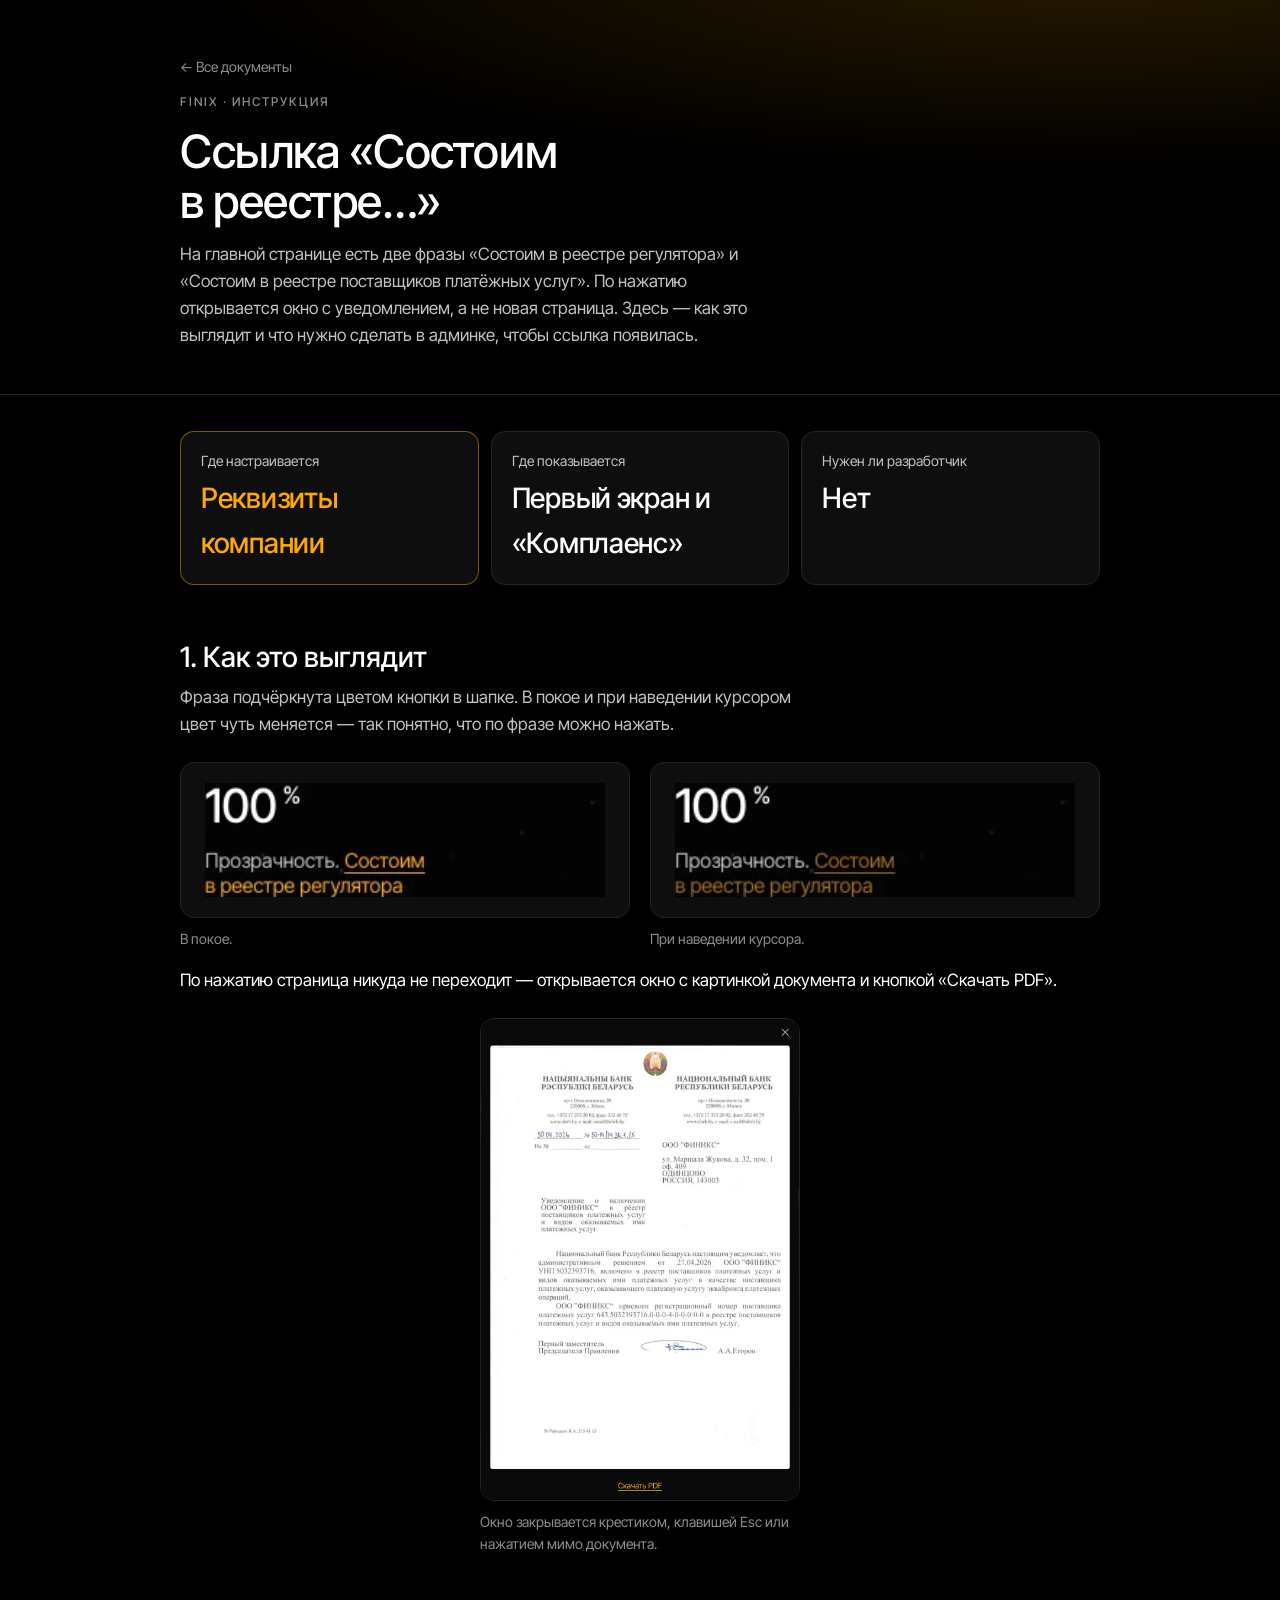
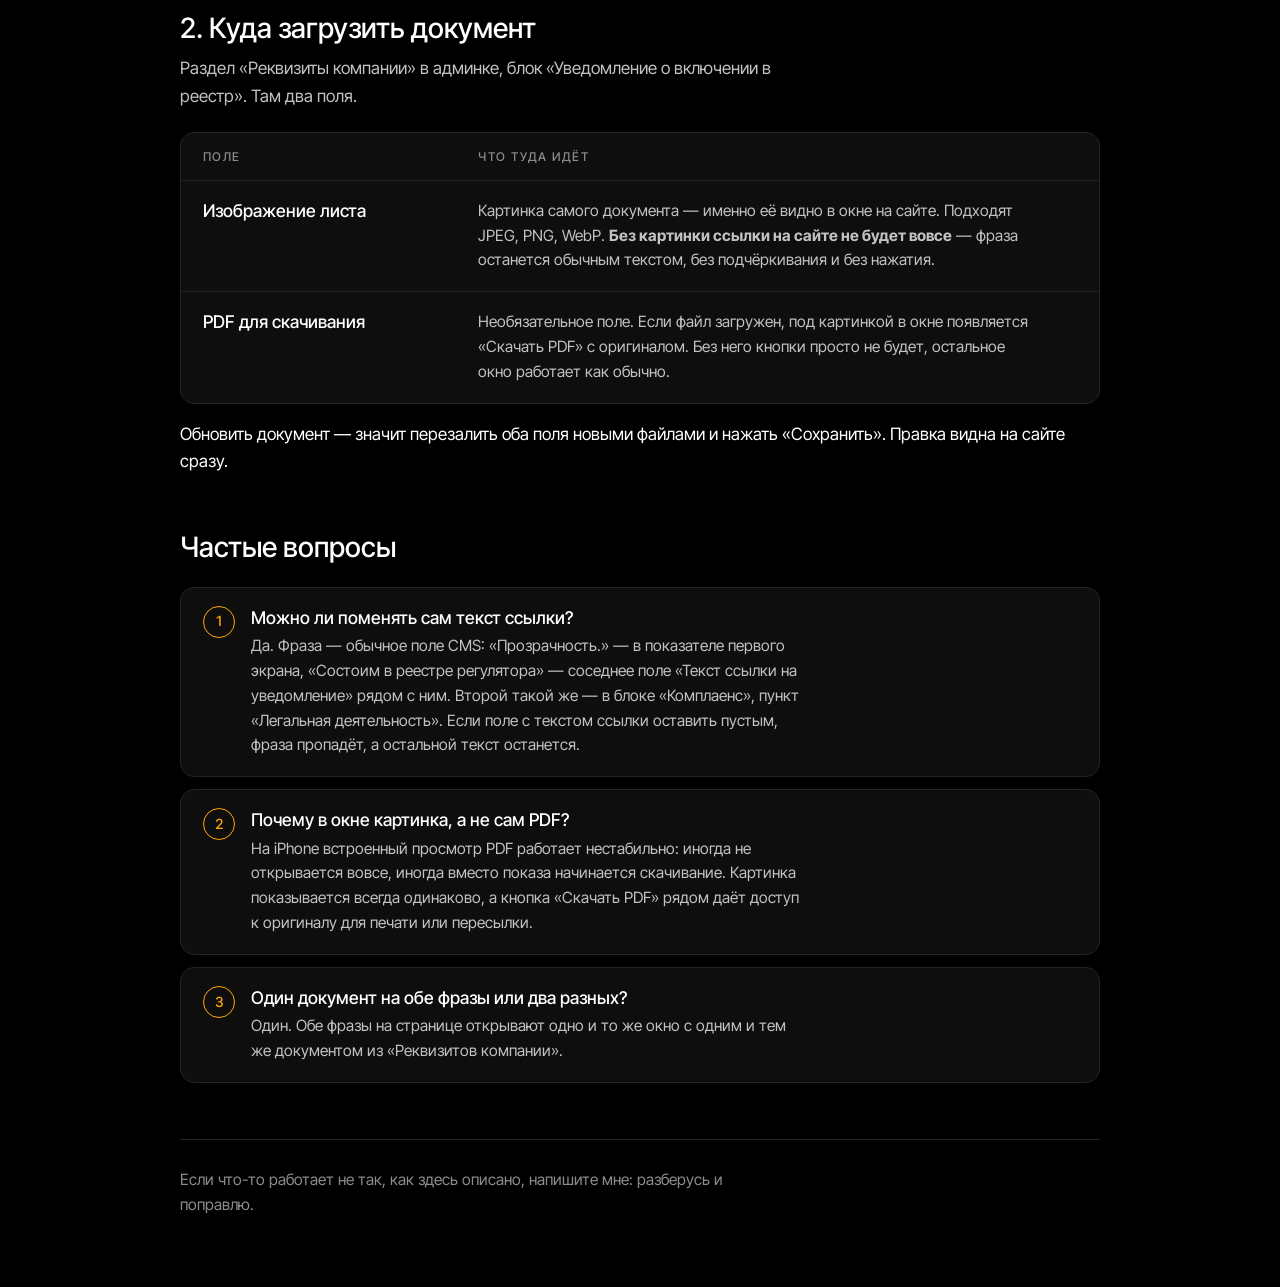
==== notice-instrukciya/index.html @ c9cad29d "docs: инструкция по ссылке «Состоим в реестре…»" ====
<!doctype html>
<html lang="ru">
<head>
<meta charset="utf-8">
<meta name="viewport" content="width=device-width, initial-scale=1">
<title>FINIX — как работает ссылка на уведомление о реестре</title>
<meta name="description" content="Инструкция: как устроена ссылка «Состоим в реестре…» на сайте и как загрузить или обновить документ в админке.">
<meta name="robots" content="noindex, nofollow">
<meta name="theme-color" content="#000000">
<meta property="og:title" content="FINIX — как работает ссылка на уведомление о реестре">
<meta property="og:description" content="Как устроена ссылка «Состоим в реестре…» на сайте и как загрузить или обновить документ в админке.">
<meta property="og:type" content="article">
<meta property="og:locale" content="ru_RU">
<link rel="preconnect" href="https://fonts.googleapis.com">
<link rel="preconnect" href="https://fonts.gstatic.com" crossorigin>
<link rel="stylesheet" href="https://fonts.googleapis.com/css2?family=Inter+Tight:wght@400;500&display=swap">
<link rel="stylesheet" href="../assets/style.css">
<style>
  .est th:last-child,.est td:last-child{text-align:left;white-space:normal;width:auto}
  .est td:first-child{width:30%;min-width:9ch}
  .est td:first-child .t{margin-bottom:0}
  .shot{margin:24px 0 0}
  .shot img{
    display:block;width:100%;height:auto;
    border:1px solid var(--line);border-radius:var(--radius);background:var(--surface-2);
  }
  .shot figcaption{margin-top:10px;font-size:14px;color:var(--ink-faint)}
  .shots-2{display:grid;grid-template-columns:repeat(2,minmax(0,1fr));gap:20px;margin-top:24px}
  .shots-2 .shot{margin:0}
  .shots-2 img{background:#0e0e0f;padding:20px 24px}
  @media (max-width:640px){.shots-2{grid-template-columns:minmax(0,1fr)}}
  .shot-dialog{max-width:320px;margin-inline:auto}
</style>
</head>
<body>

<header class="masthead">
  <div class="wrap">
    <a class="backlink" href="../">← Все документы</a>
    <div class="eyebrow">FINIX · инструкция</div>
    <h1>Ссылка «Состоим в реестре…»</h1>
    <p>На главной странице есть две фразы «Состоим в реестре регулятора» и «Состоим в реестре
       поставщиков платёжных услуг». По нажатию открывается окно с уведомлением, а не новая
       страница. Здесь — как это выглядит и что нужно сделать в админке, чтобы ссылка появилась.</p>
  </div>
</header>

<main class="wrap">

  <div class="summary">
    <div class="tile accent"><span>Где настраивается</span><b>Реквизиты компании</b></div>
    <div class="tile"><span>Где показывается</span><b>Первый экран и «Комплаенс»</b></div>
    <div class="tile"><span>Нужен ли разработчик</span><b>Нет</b></div>
  </div>

  <section class="part" id="kak-vyglyadit">
    <div class="part-head">
      <h2>1. Как это выглядит</h2>
      <p class="lead">Фраза подчёркнута цветом кнопки в шапке. В покое и при наведении курсором
        цвет чуть меняется — так понятно, что по фразе можно нажать.</p>
    </div>

    <div class="shots-2">
      <figure class="shot">
        <img src="img/ssylka-pokoy.webp" alt="Фраза «Состоим в реестре регулятора» на сайте в покое, подчёркнута оранжевым" width="276" height="78" loading="lazy">
        <figcaption>В покое.</figcaption>
      </figure>
      <figure class="shot">
        <img src="img/ssylka-navedenie.webp" alt="Та же фраза при наведении курсора — цвет чуть приглушается" width="276" height="78" loading="lazy">
        <figcaption>При наведении курсора.</figcaption>
      </figure>
    </div>

    <p class="lead">По нажатию страница никуда не переходит — открывается окно с картинкой
      документа и кнопкой «Скачать PDF».</p>

    <figure class="shot shot-dialog">
      <img src="img/okno.webp" alt="Окно с уведомлением Национального банка о включении ООО «ФИНИКС» в реестр, под документом — кнопка «Скачать PDF»" width="576" height="871" loading="lazy">
      <figcaption>Окно закрывается крестиком, клавишей Esc или нажатием мимо документа.</figcaption>
    </figure>
  </section>

  <section class="part" id="gde-zagruzit">
    <div class="part-head">
      <h2>2. Куда загрузить документ</h2>
      <p class="lead">Раздел «Реквизиты компании» в админке, блок «Уведомление о включении
        в реестр». Там два поля.</p>
    </div>

    <table class="est">
      <thead>
        <tr><th scope="col">Поле</th><th scope="col">Что туда идёт</th></tr>
      </thead>
      <tbody>
        <tr>
          <td><span class="t">Изображение листа</span></td>
          <td><span class="d">Картинка самого документа — именно её видно в окне на сайте.
            Подходят JPEG, PNG, WebP. <b>Без картинки ссылки на сайте не будет вовсе</b> —
            фраза останется обычным текстом, без подчёркивания и без нажатия.</span></td>
        </tr>
        <tr>
          <td><span class="t">PDF для скачивания</span></td>
          <td><span class="d">Необязательное поле. Если файл загружен, под картинкой в окне
            появляется «Скачать PDF» с оригиналом. Без него кнопки просто не будет,
            остальное окно работает как обычно.</span></td>
        </tr>
      </tbody>
    </table>

    <p class="lead">Обновить документ — значит перезалить оба поля новыми файлами
      и нажать «Сохранить». Правка видна на сайте сразу.</p>
  </section>

  <section class="part" id="faq">
    <div class="part-head">
      <h2>Частые вопросы</h2>
    </div>

    <ol class="questions">
      <li>
        <span class="t">Можно ли поменять сам текст ссылки?</span>
        <div class="d">
          <p>Да. Фраза — обычное поле CMS: «Прозрачность.» — в показателе первого экрана,
            «Состоим в реестре регулятора» — соседнее поле «Текст ссылки на уведомление»
            рядом с ним. Второй такой же — в блоке «Комплаенс», пункт «Легальная деятельность».
            Если поле с текстом ссылки оставить пустым, фраза пропадёт, а остальной текст
            останется.</p>
        </div>
      </li>
      <li>
        <span class="t">Почему в окне картинка, а не сам PDF?</span>
        <div class="d">
          <p>На iPhone встроенный просмотр PDF работает нестабильно: иногда не открывается
            вовсе, иногда вместо показа начинается скачивание. Картинка показывается всегда
            одинаково, а кнопка «Скачать PDF» рядом даёт доступ к оригиналу для печати
            или пересылки.</p>
        </div>
      </li>
      <li>
        <span class="t">Один документ на обе фразы или два разных?</span>
        <div class="d">
          <p>Один. Обе фразы на странице открывают одно и то же окно с одним и тем же
            документом из «Реквизитов компании».</p>
        </div>
      </li>
    </ol>
  </section>

  <footer class="foot">
    <p>Если что-то работает не так, как здесь описано, напишите мне: разберусь и поправлю.</p>
  </footer>

</main>

</body>
</html>
---- assets/style.css ----
:root{
  --bg:#000000;
  --surface:#0e0e0f;
  --surface-2:#161618;
  --line:#242426;
  --line-strong:#3a3a3d;
  --ink:#ffffff;
  --ink-soft:#c2c2c3;
  --ink-faint:#8c8c90;
  --accent:#ffa705;
  --accent-hover:#e46622;
  --radius:14px;
  --radius-sm:8px;
  color-scheme:dark;
}

*{box-sizing:border-box}
html{-webkit-text-size-adjust:100%}
body{
  margin:0;
  background:var(--bg);
  color:var(--ink);
  font-family:"Inter Tight","Helvetica Neue",Arial,sans-serif;
  font-size:17px;
  line-height:1.6;
  -webkit-font-smoothing:antialiased;
}
h1,h2,h3{font-weight:500;text-wrap:balance;margin:0}
a{color:var(--accent);text-underline-offset:3px}
a:hover{color:var(--accent-hover)}
a:focus-visible{outline:2px solid var(--accent);outline-offset:3px;border-radius:4px}

.wrap{width:min(920px,100% - 40px);margin-inline:auto}

/* ---------- шапка ---------- */
.masthead{
  padding:56px 0 44px;
  background:radial-gradient(120% 90% at 85% -10%,rgba(255,167,5,.16),transparent 60%);
  border-bottom:1px solid var(--line);
}
.masthead .wrap{display:flex;flex-direction:column;gap:14px}
.eyebrow{
  font-size:12px;font-weight:500;letter-spacing:.16em;text-transform:uppercase;
  color:var(--ink-faint);
}
.masthead h1{font-size:clamp(30px,5vw,46px);line-height:1.1;letter-spacing:-.01em;max-width:20ch}
.masthead p{margin:0;max-width:58ch;color:var(--ink-soft);font-size:17px}
.backlink{font-size:14px;color:var(--ink-faint);text-decoration:none;width:fit-content}
.backlink:hover{color:var(--ink)}

/* ---------- сводка ---------- */
.summary{
  display:grid;grid-template-columns:repeat(3,minmax(0,1fr));gap:12px;
  margin:36px 0 0;
}
.tile{
  background:var(--surface);border:1px solid var(--line);border-radius:var(--radius);
  padding:18px 20px;display:flex;flex-direction:column;gap:4px;
}
.tile span{font-size:14px;color:var(--ink-soft)}
.tile b{font-size:28px;font-weight:500;font-variant-numeric:tabular-nums;letter-spacing:-.01em}
.tile.accent{border-color:rgba(255,167,5,.45)}
.tile.accent b{color:var(--accent)}
@media (max-width:640px){.summary{grid-template-columns:minmax(0,1fr)}}

/* ---------- части ---------- */
.part{margin-top:56px}
.part-head{margin-bottom:22px}
.part-head h2{font-size:clamp(22px,3vw,28px);line-height:1.2}
.part-head .lead{margin:10px 0 0;color:var(--ink-soft);max-width:62ch}

/* ---------- таблица работ ---------- */
.est{
  width:100%;border-collapse:separate;border-spacing:0;
  background:var(--surface);border:1px solid var(--line);border-radius:var(--radius);
  overflow:hidden;
}
.est th{
  text-align:left;font-size:12px;font-weight:500;letter-spacing:.12em;text-transform:uppercase;
  color:var(--ink-faint);padding:14px 22px;border-bottom:1px solid var(--line);
}
.est td{padding:18px 22px;border-bottom:1px solid var(--line);vertical-align:top}
.est tbody tr:last-child td{border-bottom:none}
.est th:last-child,.est td:last-child{
  text-align:right;white-space:nowrap;font-variant-numeric:tabular-nums;width:1%;
}
.est .t{display:block;font-weight:500;font-size:17.5px;line-height:1.35;margin-bottom:6px}
.est .d{display:block;color:var(--ink-soft);font-size:15.5px;max-width:62ch}
.est .h{font-size:17.5px;font-weight:500}
.est tfoot td{
  background:var(--surface-2);border-top:1px solid var(--line-strong);border-bottom:none;
  font-weight:500;font-size:17.5px;
}
.est tfoot td:last-child{color:var(--accent)}
@media (max-width:560px){
  .est th,.est td{padding-inline:16px}
}

/* ---------- вопросы ---------- */
.questions{list-style:none;margin:0;padding:0;counter-reset:q;display:flex;flex-direction:column;gap:12px}
.questions > li{
  counter-increment:q;
  background:var(--surface);border:1px solid var(--line);border-radius:var(--radius);
  padding:18px 22px;display:grid;grid-template-columns:auto minmax(0,1fr);gap:4px 16px;
}
.questions > li::before{
  content:counter(q);grid-row:1 / span 2;
  width:30px;height:30px;border-radius:50%;
  border:1px solid var(--accent);color:var(--accent);
  display:flex;align-items:center;justify-content:center;
  font-size:14px;font-weight:500;font-variant-numeric:tabular-nums;
}
.questions .t{font-weight:500;font-size:17.5px;line-height:1.4;align-self:center}
.questions .d{color:var(--ink-soft);font-size:15.5px;max-width:62ch}
.questions .d p{margin:0}
.questions .d p + p,.questions .d ul + p{margin-top:8px}
.questions .d ul{margin:8px 0 0;padding-left:20px;display:flex;flex-direction:column;gap:4px}
.mono{
  font-family:ui-monospace,SFMono-Regular,Menlo,monospace;font-size:.92em;
  background:var(--surface-2);border:1px solid var(--line);padding:1px 6px;border-radius:6px;
  color:var(--ink);white-space:nowrap;
}

/* ---------- список документов ---------- */
.doc-list{list-style:none;margin:36px 0 0;padding:0;display:flex;flex-direction:column;gap:12px}
.doc-item{
  background:var(--surface);border:1px solid var(--line);border-radius:var(--radius);
  transition:border-color .15s ease;
}
.doc-item:hover{border-color:var(--line-strong)}
.doc-item a{
  display:grid;grid-template-columns:minmax(0,1fr) auto;gap:6px 18px;
  padding:20px 22px;text-decoration:none;color:inherit;align-items:center;
}
.doc-name{font-size:19px;font-weight:500;line-height:1.3}
.doc-descr{grid-column:1;color:var(--ink-soft);font-size:15.5px;max-width:60ch}
.doc-meta{
  grid-column:1;font-size:12px;font-weight:500;letter-spacing:.1em;
  text-transform:uppercase;color:var(--ink-faint);margin-top:2px;
}
.doc-go{grid-row:1 / span 3;grid-column:2;color:var(--accent);font-size:15px;white-space:nowrap}
@media (max-width:560px){
  .doc-item a{grid-template-columns:minmax(0,1fr)}
  .doc-go{grid-row:auto;grid-column:1}
}

/* ---------- подвал ---------- */
.foot{margin-top:56px;border-top:1px solid var(--line);padding:28px 0 64px;color:var(--ink-faint);font-size:15.5px}
.foot p{margin:0 0 6px;max-width:62ch}

@media print{
  :root{--bg:#fff;--surface:#fff;--surface-2:#f4f4f4;--line:#ddd;--line-strong:#bbb;--ink:#000;--ink-soft:#333;--ink-faint:#666;--accent:#b36b00}
  .masthead{background:none}
  .est,.questions li,.tile{break-inside:avoid}
}
@media (prefers-reduced-motion: reduce){
  *{transition:none!important}
}
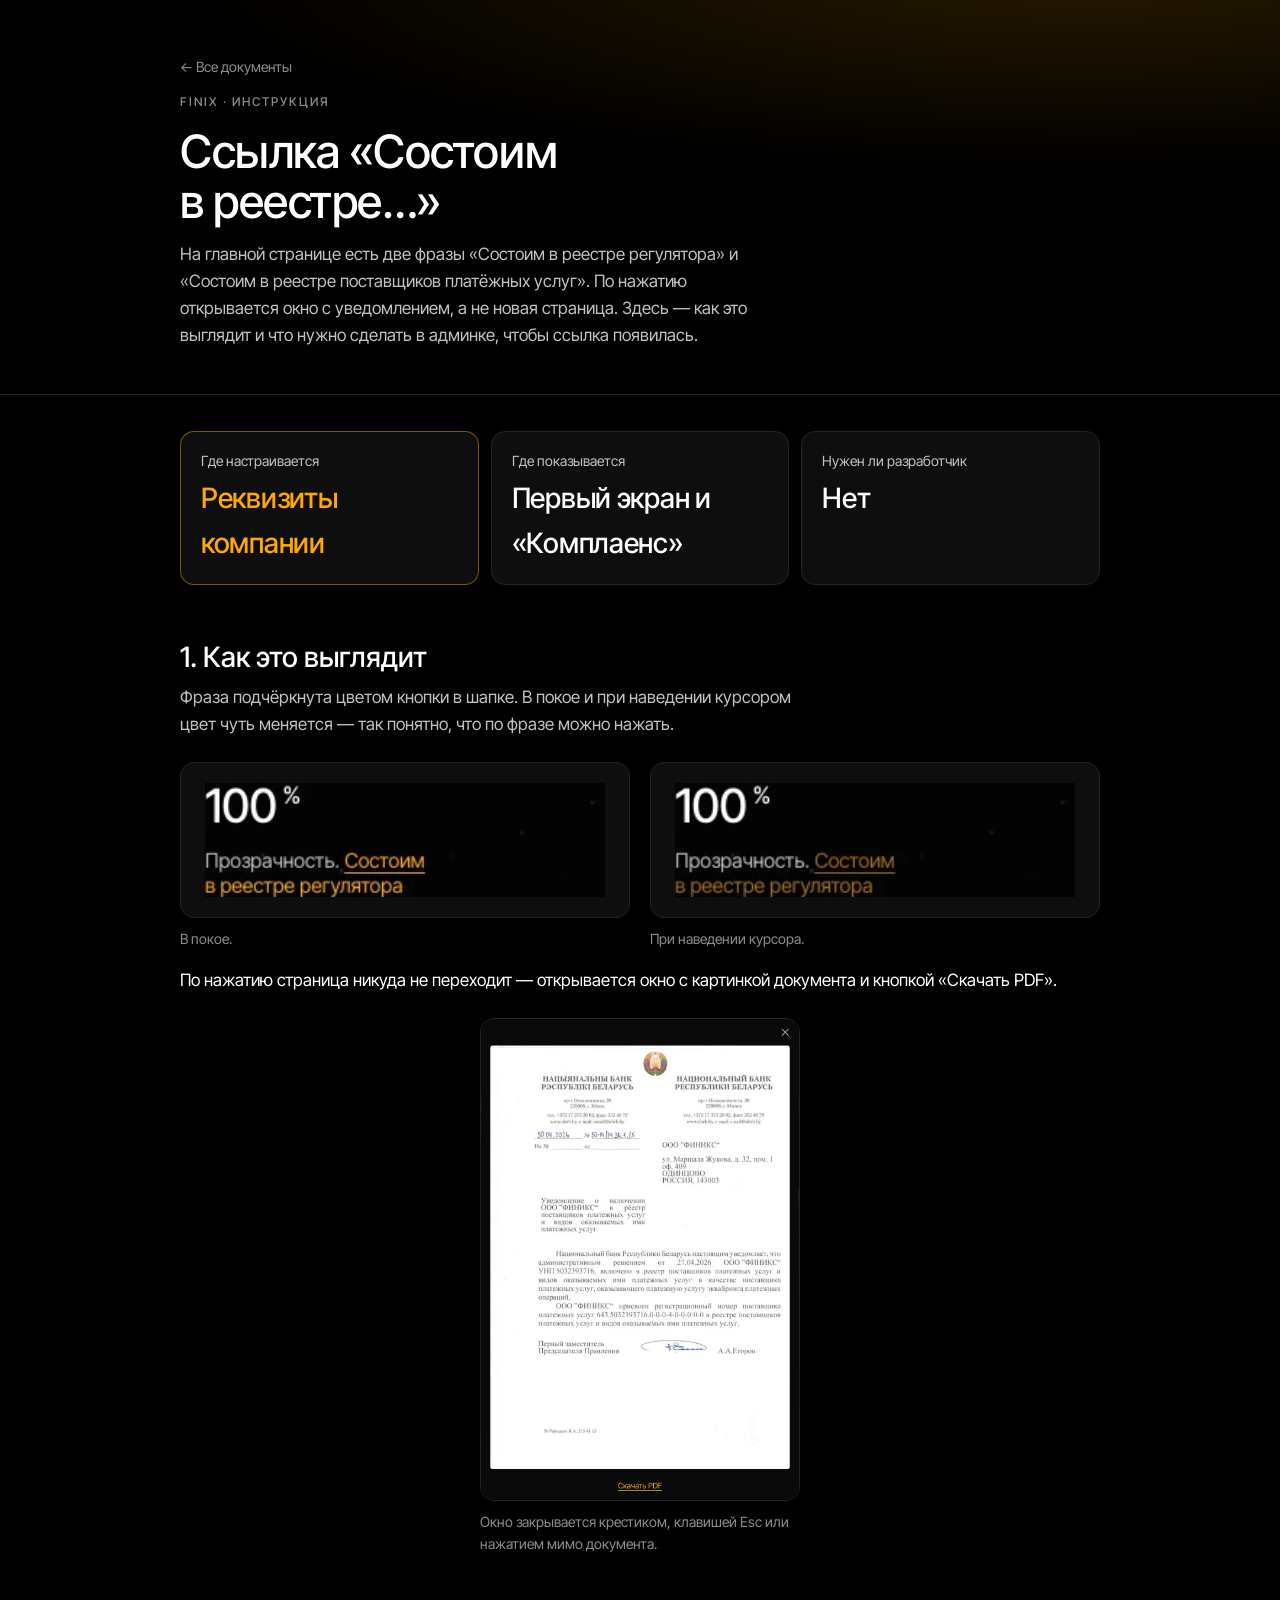
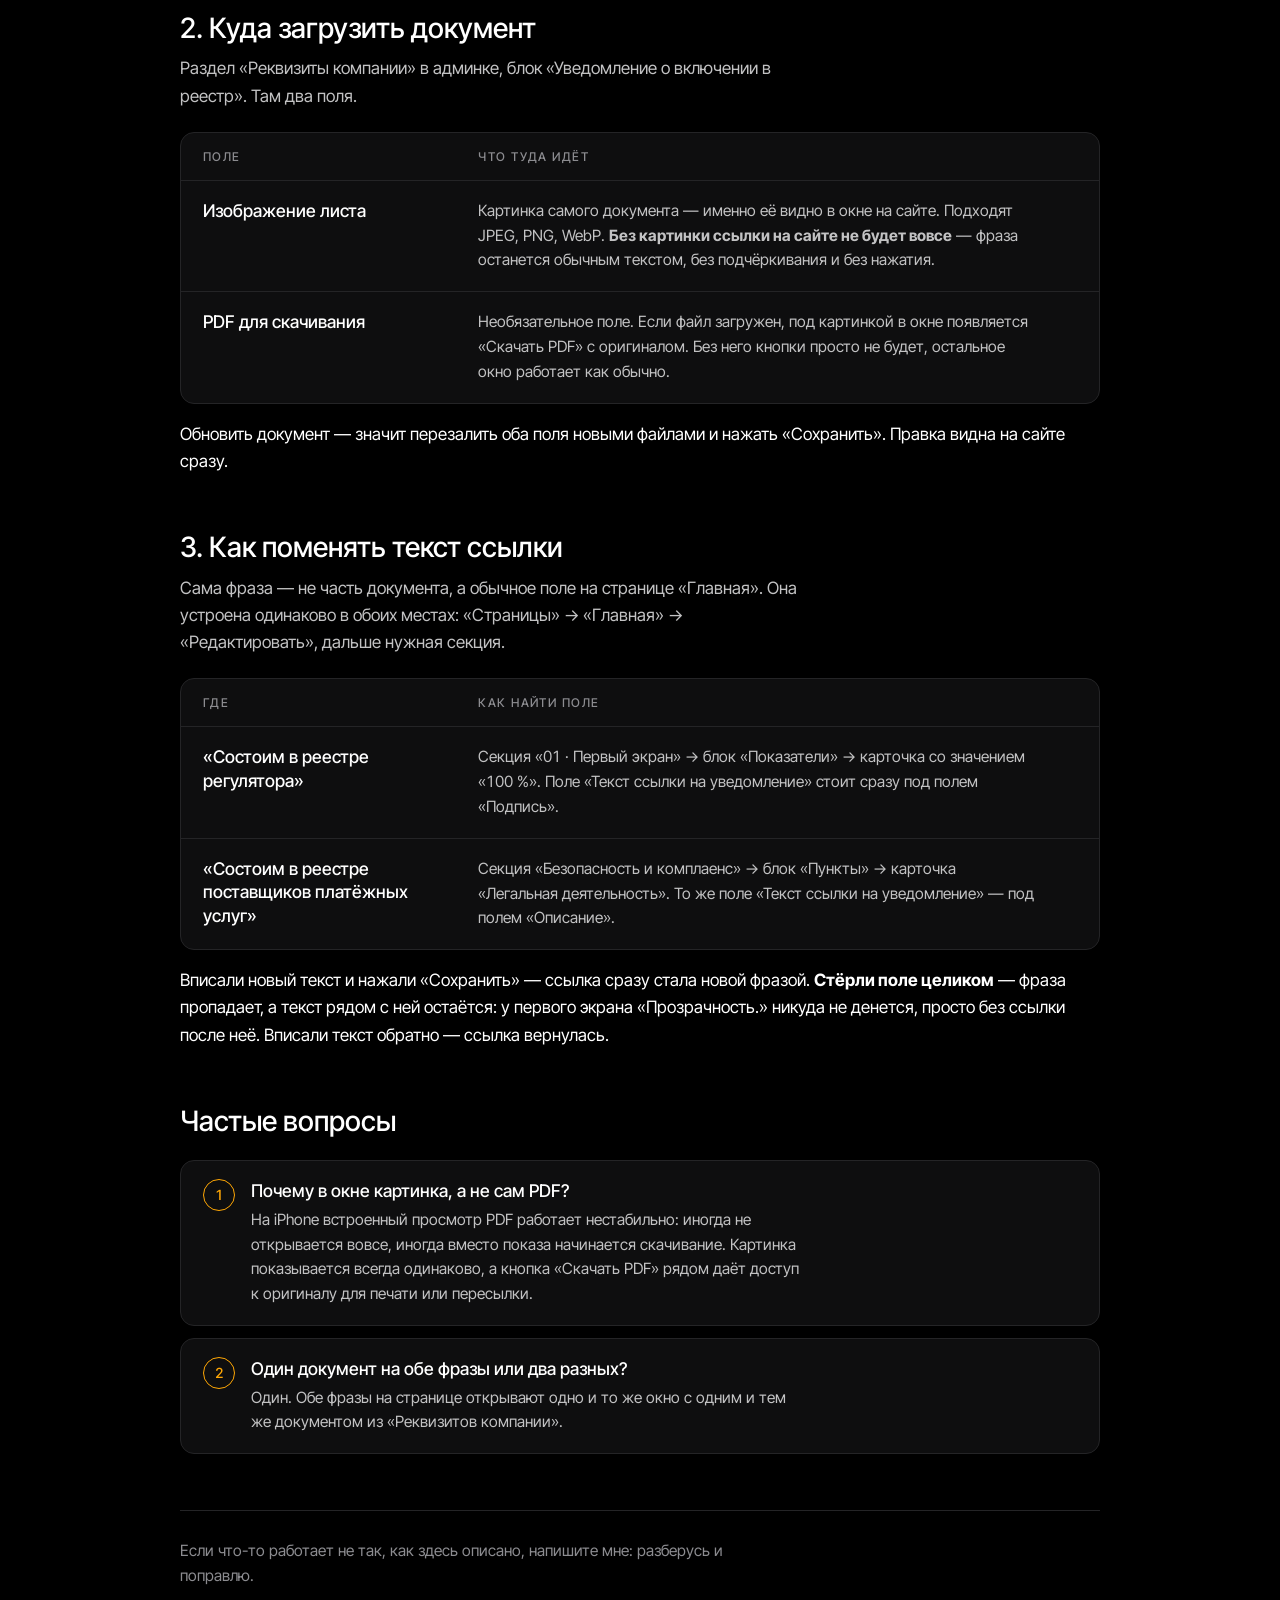
==== commit 0674ad1d: "docs: отдельный раздел — как поменять текст ссылки «Состоим в реестре…»" ====
--- a/notice-instrukciya/index.html
+++ b/notice-instrukciya/index.html
@@ -111,22 +111,46 @@
       и нажать «Сохранить». Правка видна на сайте сразу.</p>
   </section>
 
+  <section class="part" id="tekst-ssylki">
+    <div class="part-head">
+      <h2>3. Как поменять текст ссылки</h2>
+      <p class="lead">Сама фраза — не часть документа, а обычное поле на странице «Главная».
+        Она устроена одинаково в обоих местах: «Страницы» → «Главная» → «Редактировать»,
+        дальше нужная секция.</p>
+    </div>
+
+    <table class="est">
+      <thead>
+        <tr><th scope="col">Где</th><th scope="col">Как найти поле</th></tr>
+      </thead>
+      <tbody>
+        <tr>
+          <td><span class="t">«Состоим в реестре регулятора»</span></td>
+          <td><span class="d">Секция «01 · Первый экран» → блок «Показатели» → карточка
+            со значением «100 %». Поле «Текст ссылки на уведомление» стоит сразу под полем
+            «Подпись».</span></td>
+        </tr>
+        <tr>
+          <td><span class="t">«Состоим в реестре поставщиков платёжных услуг»</span></td>
+          <td><span class="d">Секция «Безопасность и комплаенс» → блок «Пункты» → карточка
+            «Легальная деятельность». То же поле «Текст ссылки на уведомление» — под полем
+            «Описание».</span></td>
+        </tr>
+      </tbody>
+    </table>
+
+    <p class="lead">Вписали новый текст и нажали «Сохранить» — ссылка сразу стала новой фразой.
+      <b>Стёрли поле целиком</b> — фраза пропадает, а текст рядом с ней остаётся: у первого
+      экрана «Прозрачность.» никуда не денется, просто без ссылки после неё. Вписали текст
+      обратно — ссылка вернулась.</p>
+  </section>
+
   <section class="part" id="faq">
     <div class="part-head">
       <h2>Частые вопросы</h2>
     </div>
 
     <ol class="questions">
-      <li>
-        <span class="t">Можно ли поменять сам текст ссылки?</span>
-        <div class="d">
-          <p>Да. Фраза — обычное поле CMS: «Прозрачность.» — в показателе первого экрана,
-            «Состоим в реестре регулятора» — соседнее поле «Текст ссылки на уведомление»
-            рядом с ним. Второй такой же — в блоке «Комплаенс», пункт «Легальная деятельность».
-            Если поле с текстом ссылки оставить пустым, фраза пропадёт, а остальной текст
-            останется.</p>
-        </div>
-      </li>
       <li>
         <span class="t">Почему в окне картинка, а не сам PDF?</span>
         <div class="d">
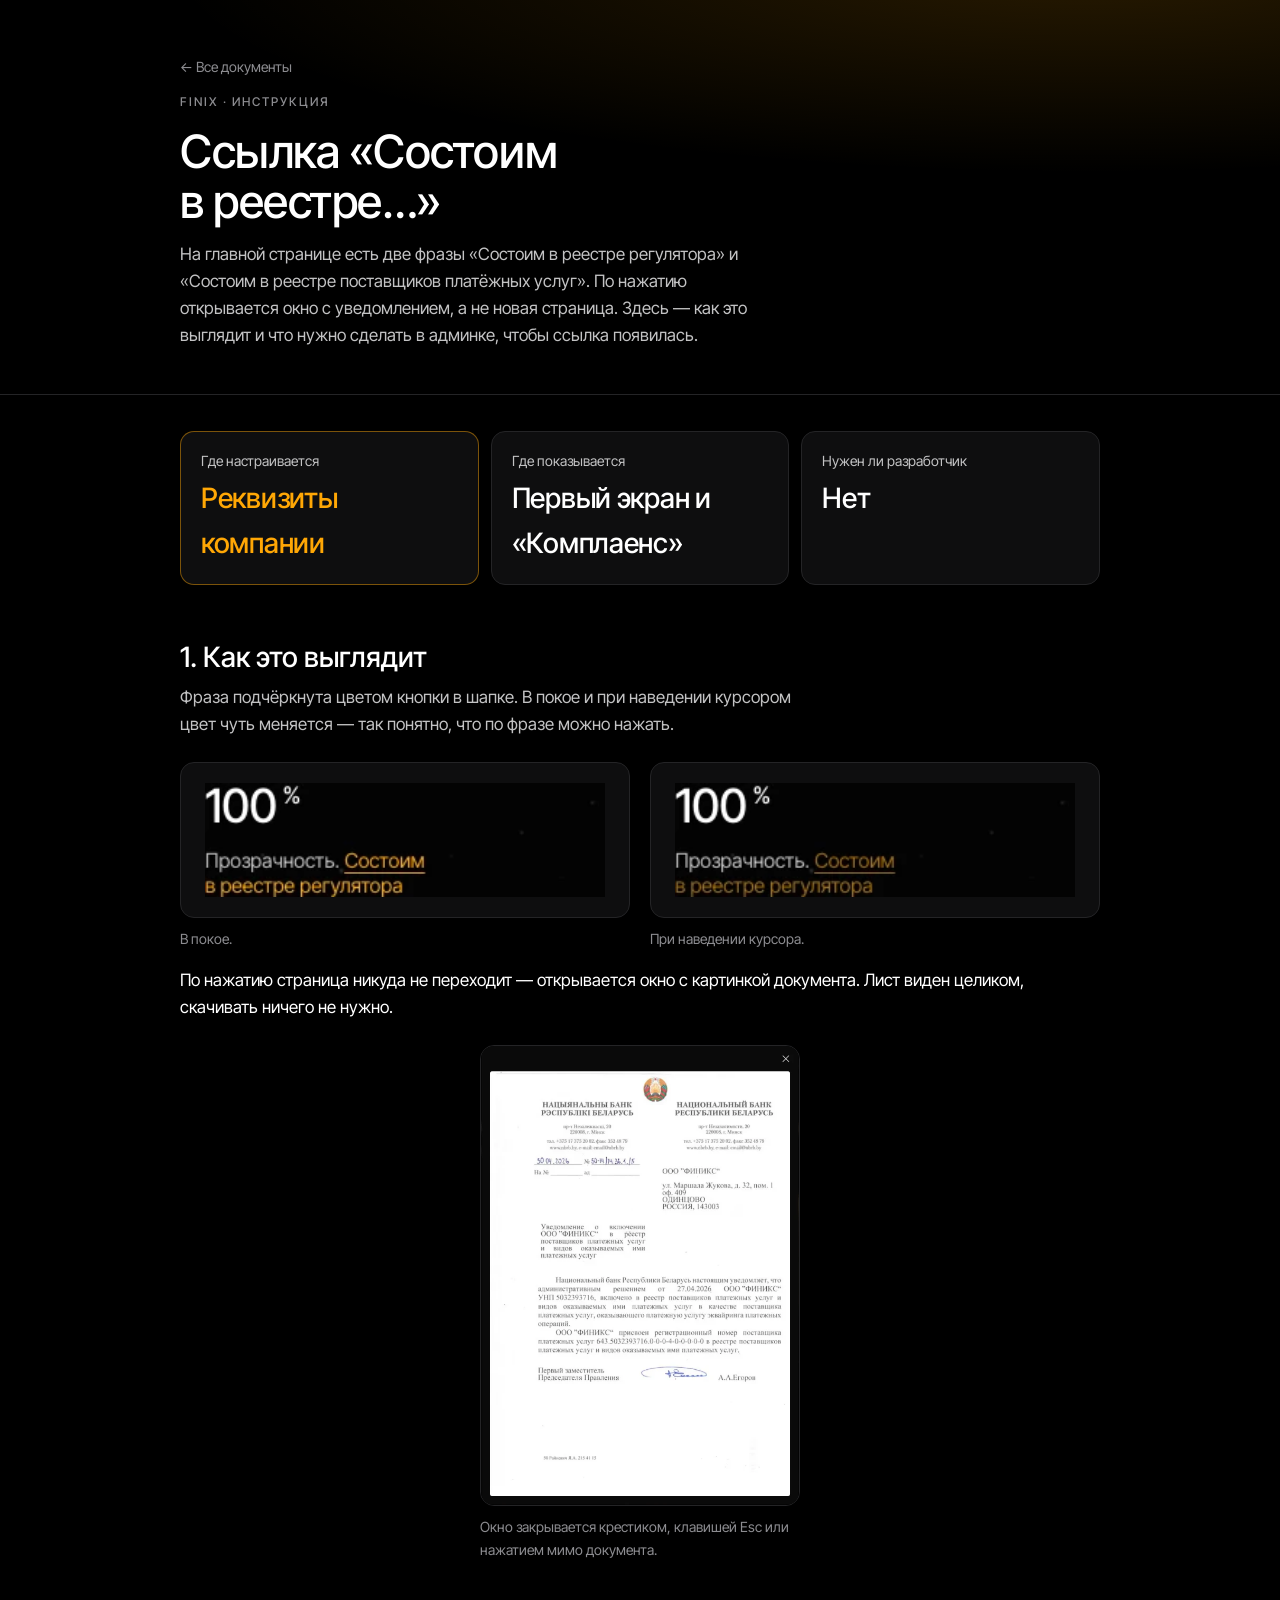
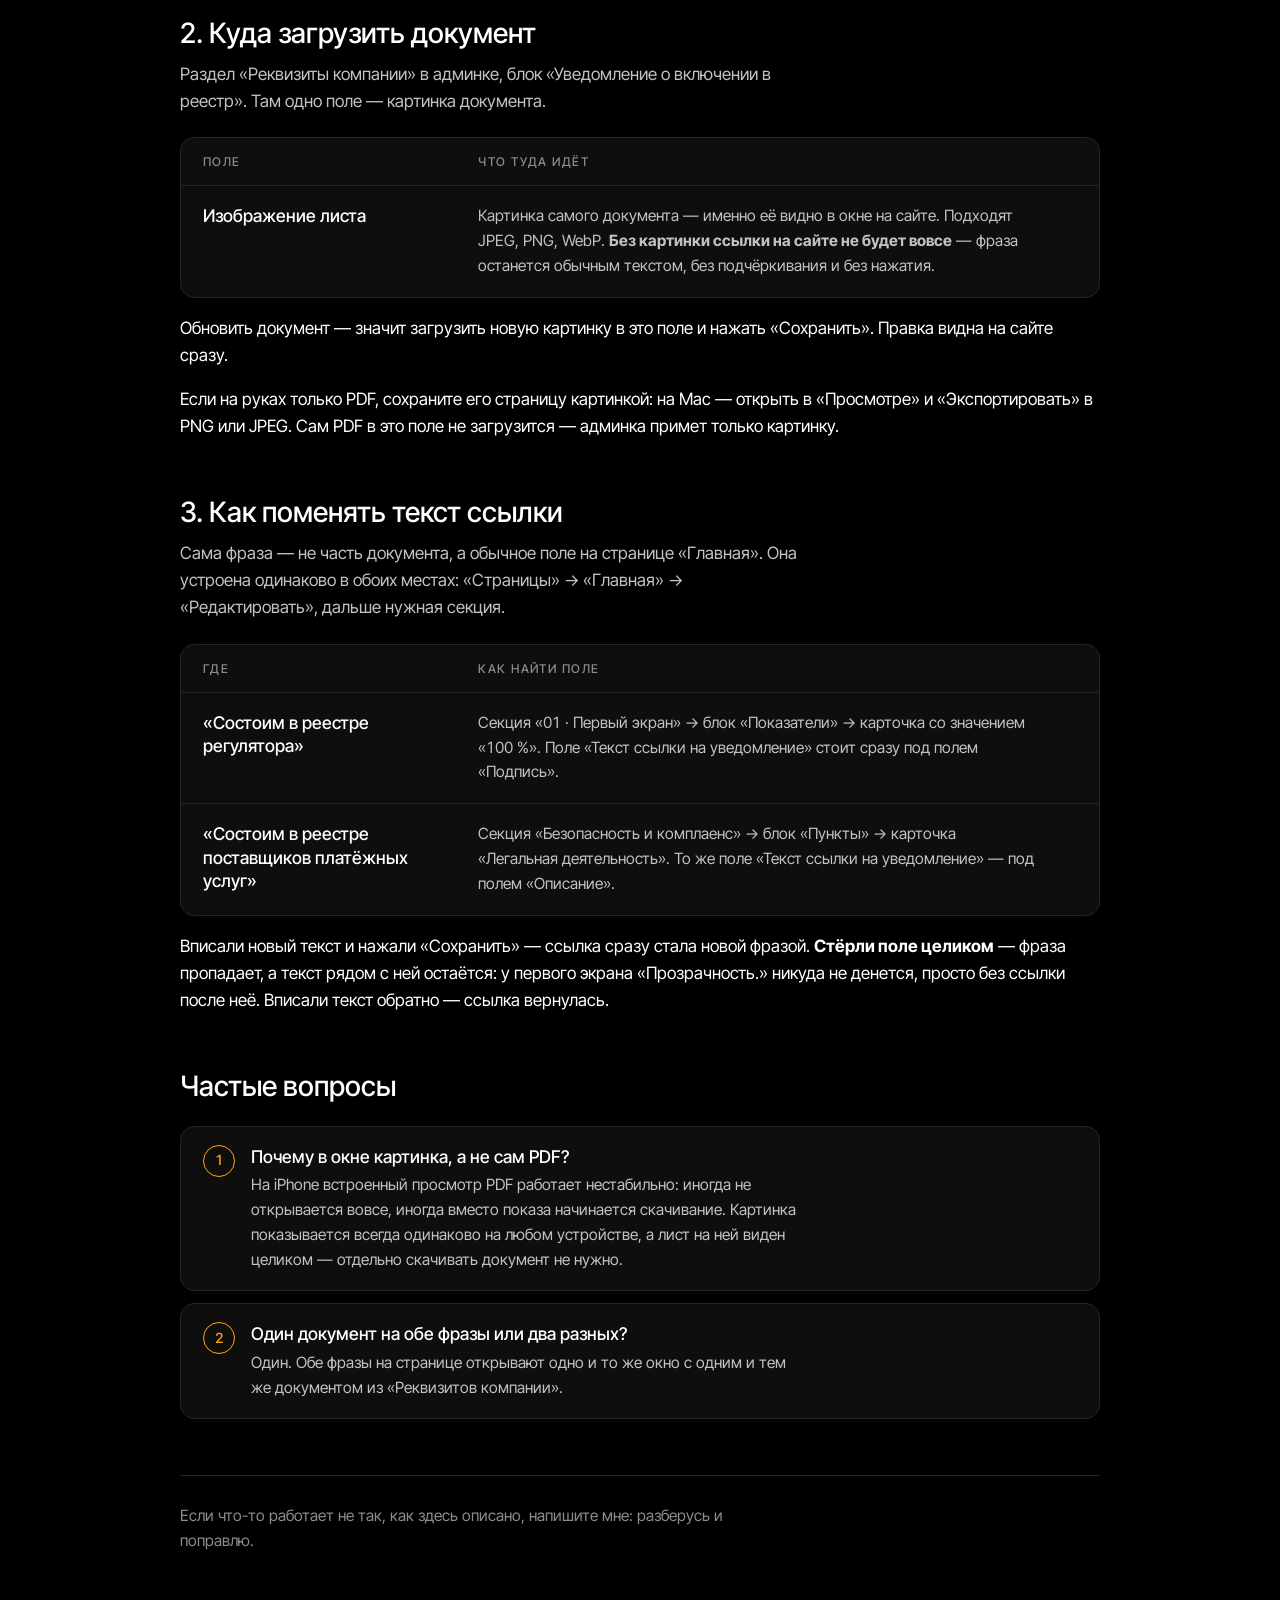
==== commit 56759e16: "docs: инструкция по уведомлению — без скачивания PDF" ====
--- a/notice-instrukciya/index.html
+++ b/notice-instrukciya/index.html
@@ -72,10 +72,10 @@
     </div>
 
     <p class="lead">По нажатию страница никуда не переходит — открывается окно с картинкой
-      документа и кнопкой «Скачать PDF».</p>
+      документа. Лист виден целиком, скачивать ничего не нужно.</p>
 
     <figure class="shot shot-dialog">
-      <img src="img/okno.webp" alt="Окно с уведомлением Национального банка о включении ООО «ФИНИКС» в реестр, под документом — кнопка «Скачать PDF»" width="576" height="871" loading="lazy">
+      <img src="img/okno.webp" alt="Окно с уведомлением Национального банка о включении ООО «ФИНИКС» в реестр" width="602" height="869" loading="lazy">
       <figcaption>Окно закрывается крестиком, клавишей Esc или нажатием мимо документа.</figcaption>
     </figure>
   </section>
@@ -84,7 +84,7 @@
     <div class="part-head">
       <h2>2. Куда загрузить документ</h2>
       <p class="lead">Раздел «Реквизиты компании» в админке, блок «Уведомление о включении
-        в реестр». Там два поля.</p>
+        в реестр». Там одно поле — картинка документа.</p>
     </div>
 
     <table class="est">
@@ -98,17 +98,14 @@
             Подходят JPEG, PNG, WebP. <b>Без картинки ссылки на сайте не будет вовсе</b> —
             фраза останется обычным текстом, без подчёркивания и без нажатия.</span></td>
         </tr>
-        <tr>
-          <td><span class="t">PDF для скачивания</span></td>
-          <td><span class="d">Необязательное поле. Если файл загружен, под картинкой в окне
-            появляется «Скачать PDF» с оригиналом. Без него кнопки просто не будет,
-            остальное окно работает как обычно.</span></td>
-        </tr>
       </tbody>
     </table>
 
-    <p class="lead">Обновить документ — значит перезалить оба поля новыми файлами
+    <p class="lead">Обновить документ — значит загрузить новую картинку в это поле
       и нажать «Сохранить». Правка видна на сайте сразу.</p>
+    <p class="lead">Если на руках только PDF, сохраните его страницу картинкой: на Mac —
+      открыть в «Просмотре» и «Экспортировать» в PNG или JPEG. Сам PDF в это поле
+      не загрузится — админка примет только картинку.</p>
   </section>
 
   <section class="part" id="tekst-ssylki">
@@ -156,8 +153,8 @@
         <div class="d">
           <p>На iPhone встроенный просмотр PDF работает нестабильно: иногда не открывается
             вовсе, иногда вместо показа начинается скачивание. Картинка показывается всегда
-            одинаково, а кнопка «Скачать PDF» рядом даёт доступ к оригиналу для печати
-            или пересылки.</p>
+            одинаково на любом устройстве, а лист на ней виден целиком — отдельно скачивать
+            документ не нужно.</p>
         </div>
       </li>
       <li>
